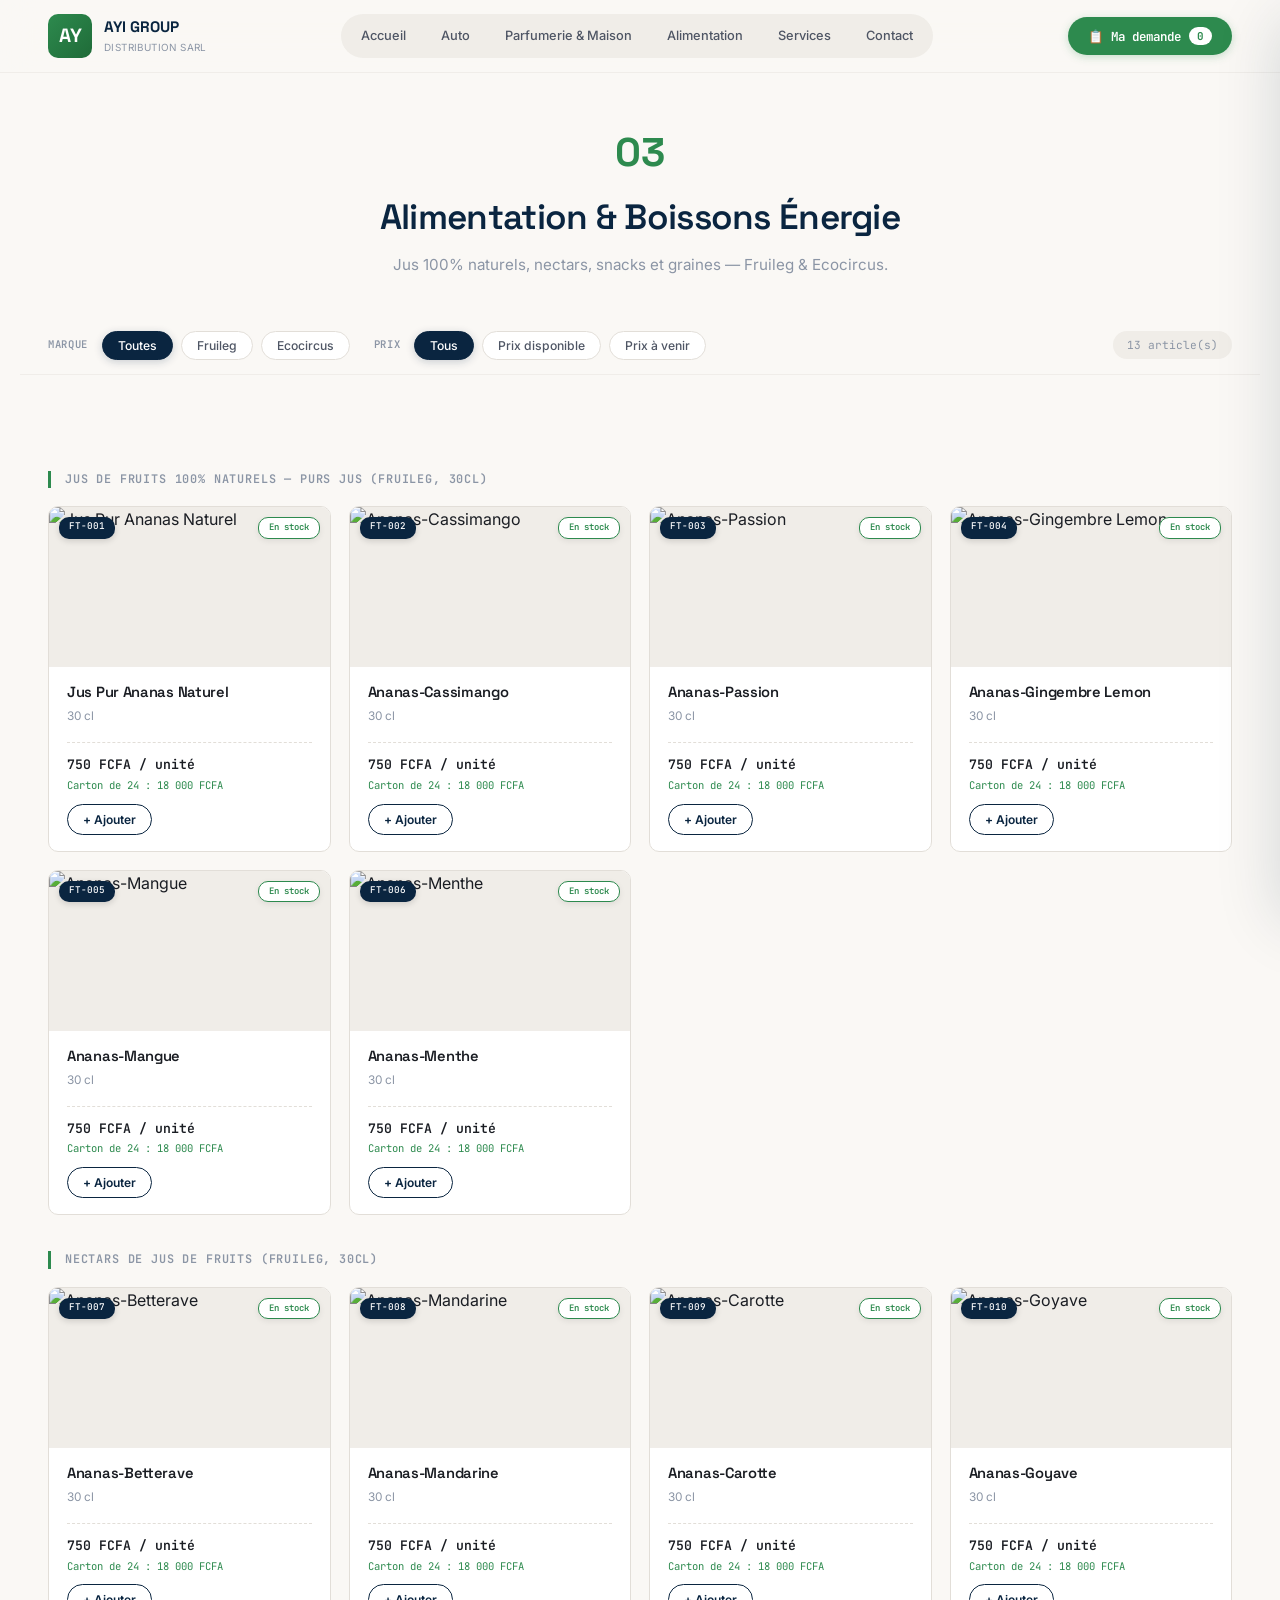
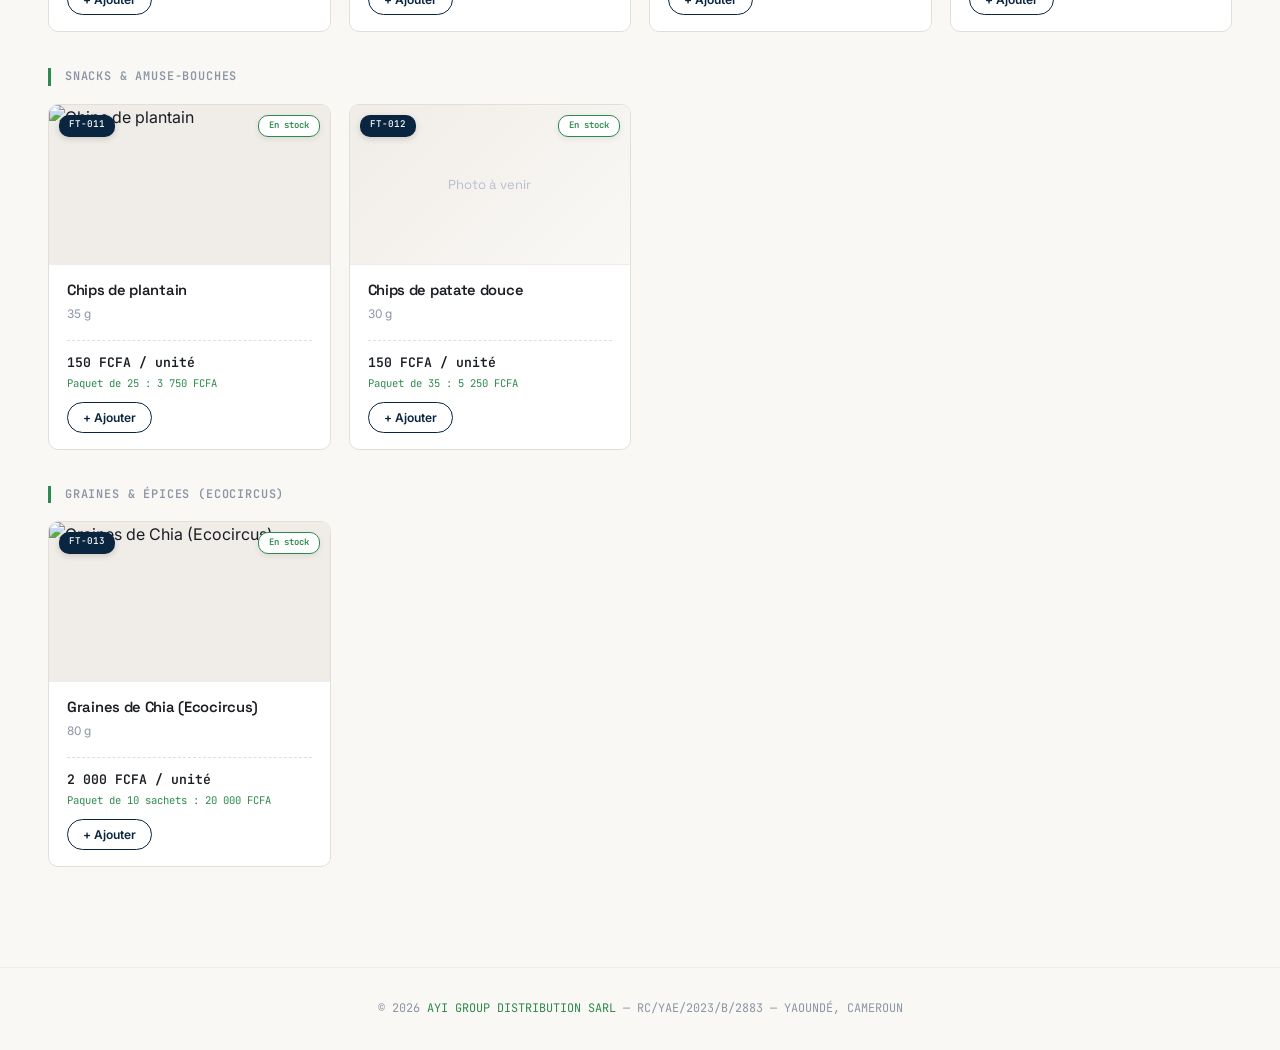
==== alimentation.html @ a6e6f890 "Refactor into multi-page site: home, auto, maison, alimentation, services, contact + shared CSS/JS" ====
<!DOCTYPE html>
<html lang="fr">
<head>
<meta charset="UTF-8">
<meta name="viewport" content="width=device-width, initial-scale=1.0">
<title>Alimentation &amp; Boissons — AYI Group</title>
<meta name="description" content="Jus purs, nectars, snacks et graines — Fruileg et Ecocircus, distribués par AYI Group.">
<link rel="preconnect" href="https://fonts.googleapis.com">
<link href="https://fonts.googleapis.com/css2?family=Space+Grotesk:wght@400;500;600;700&family=Inter:wght@300;400;500;600;700&family=JetBrains+Mono:wght@400;500;600;700&display=swap" rel="stylesheet">
<link rel="stylesheet" href="styles.css">
</head>
<body>

<header id="main-header">
  <div class="nav-wrap">
    <a href="index.html" class="brand">
      <div class="brand-logo"><img src="assets/ayi-logo.png" alt="AYI Group logo" onerror="this.style.display='none'; this.parentElement.textContent='AY';"></div>
      <span class="brand-text"><strong>AYI GROUP</strong><span>Distribution SARL</span></span>
    </a>
    <nav class="tabs" id="tabs">
      <a href="index.html">Accueil</a>
      <a href="auto.html">Auto</a>
      <a href="maison.html">Parfumerie &amp; Maison</a>
      <a href="alimentation.html">Alimentation</a>
      <a href="services.html">Services</a>
      <a href="contact.html">Contact</a>
    </nav>
    <button class="cart-btn" onclick="openDrawer()" aria-label="Voir ma demande">
      📋 Ma demande <span class="badge" id="cart-count">0</span>
    </button>
  </div>
</header>

<div class="category-hero">
  <span class="section-num">03</span>
  <h1>Alimentation &amp; Boissons Énergie</h1>
  <p>Jus 100% naturels, nectars, snacks et graines — Fruileg &amp; Ecocircus.</p>
</div>

<div class="filter-bar" id="filter-bar">
  <div class="filter-group">
    <span class="filter-label">Marque</span>
    <button class="filter-btn active" data-type="brand" data-value="all">Toutes</button>
    <button class="filter-btn" data-type="brand" data-value="Fruileg">Fruileg</button>
    <button class="filter-btn" data-type="brand" data-value="Ecocircus">Ecocircus</button>
  </div>
  <div class="filter-group">
    <span class="filter-label">Prix</span>
    <button class="filter-btn active" data-type="status" data-value="all">Tous</button>
    <button class="filter-btn" data-type="status" data-value="disponible">Prix disponible</button>
    <button class="filter-btn" data-type="status" data-value="a-venir">Prix à venir</button>
  </div>
  <span class="filter-count" id="filter-count"></span>
</div>

<section class="page-section">
  <div class="rayon">
    <div class="rayon-title">Jus de fruits 100% naturels — Purs jus (Fruileg, 30cl)</div>
    <div class="grid" id="grid-purs-jus"></div>
  </div>
  <div class="rayon">
    <div class="rayon-title">Nectars de jus de fruits (Fruileg, 30cl)</div>
    <div class="grid" id="grid-nectars"></div>
  </div>
  <div class="rayon">
    <div class="rayon-title">Snacks &amp; amuse-bouches</div>
    <div class="grid" id="grid-snacks"></div>
  </div>
  <div class="rayon">
    <div class="rayon-title">Graines &amp; épices (Ecocircus)</div>
    <div class="grid" id="grid-graines"></div>
  </div>
</section>

<!-- PRODUCT DETAIL -->
<div id="product-detail">
  <button class="back-link" onclick="backToCatalog()">← Retour au catalogue</button>
  <div class="detail-grid">
    <div class="detail-media-wrap">
      <div class="detail-media" id="detail-media"></div>
      <div class="detail-thumbs" id="detail-thumbs"></div>
    </div>
    <div class="detail-info">
      <div class="detail-crumb" id="detail-crumb"></div>
      <h1 id="detail-name"></h1>
      <div class="detail-meta" id="detail-meta"></div>
      <p class="detail-desc" id="detail-desc"></p>
      <div class="detail-price-box" id="detail-price"></div>
      <button class="detail-cta" id="detail-cta">Ajouter à ma demande</button>
    </div>
  </div>
</div>

<footer>
  © 2026 <span>AYI GROUP DISTRIBUTION SARL</span> — RC/YAE/2023/B/2883 — YAOUNDÉ, CAMEROUN
</footer>

<div class="overlay" id="overlay" onclick="closeDrawer()"></div>
<div class="drawer" id="drawer">
  <div class="drawer-head">
    <h3>🛒 Ma demande</h3>
    <button onclick="closeDrawer()" aria-label="Fermer">×</button>
  </div>
  <div class="drawer-items" id="drawer-items"></div>
  <div class="drawer-foot">
    <a href="contact.html" class="btn btn-primary" style="display:flex;text-align:center;justify-content:center;"
       onclick="closeDrawer(); showToast('📝 Complète le formulaire de contact pour envoyer ta demande')">
      Demander un devis
    </a>
  </div>
</div>
<div class="toast" id="toast"></div>

<script src="scripts.js"></script>
</body>
</html>
---- styles.css ----
/* ================================================================
   AYI GROUP Distribution SARL — Shared Styles
   ================================================================ */

:root {
  --navy: #0A2540;
  --navy-light: #153456;
  --navy-dark: #051525;
  --cream: #FAF8F5;
  --cream-dark: #F0EDE8;
  --white: #FFFFFF;
  --ink: #1A1D23;
  --ink-medium: #4E5564;
  --ink-soft: #8B95A5;
  --ink-light: #B8C0CC;
  --emerald: #2D8A4E;
  --emerald-light: #3BA55E;
  --emerald-dark: #1F6B38;
  --emerald-soft: rgba(45, 138, 78, 0.08);
  --gold: #C8903A;
  --gold-light: rgba(200, 144, 58, 0.12);
  --rose: #D4645C;
  --line: #E2DED8;
  --line-light: #F0EDE9;
  --shadow-sm: 0 1px 3px rgba(10, 37, 64, 0.06);
  --shadow-md: 0 4px 16px rgba(10, 37, 64, 0.08);
  --shadow-lg: 0 12px 40px rgba(10, 37, 64, 0.12);
  --shadow-xl: 0 20px 60px rgba(10, 37, 64, 0.16);
  --radius-sm: 6px;
  --radius-md: 10px;
  --radius-lg: 16px;
  --radius-xl: 24px;
  --transition: 0.2s cubic-bezier(0.4, 0, 0.2, 1);
  --transition-slow: 0.35s cubic-bezier(0.4, 0, 0.2, 1);
}

* { box-sizing: border-box; margin: 0; padding: 0; }
html { scroll-behavior: smooth; -webkit-font-smoothing: antialiased; -moz-osx-font-smoothing: grayscale; }
body {
  font-family: 'Inter', -apple-system, BlinkMacSystemFont, sans-serif;
  background: var(--cream);
  color: var(--ink);
  line-height: 1.5;
}

/* ---- TYPOGRAPHY ---- */
h1, h2, h3, h4, .display { font-family: 'Space Grotesk', sans-serif; font-weight: 600; letter-spacing: -0.02em; }
.mono { font-family: 'JetBrains Mono', monospace; }
a { color: inherit; text-decoration: none; }
img { display: block; max-width: 100%; }

/* ---- HEADER ---- */
header {
  position: sticky; top: 0; z-index: 100;
  background: rgba(250, 248, 245, 0.85);
  backdrop-filter: blur(20px) saturate(180%);
  -webkit-backdrop-filter: blur(20px) saturate(180%);
  border-bottom: 1px solid var(--line-light);
  transition: box-shadow var(--transition);
}
header.scrolled { box-shadow: var(--shadow-md); }
.nav-wrap {
  max-width: 1240px; margin: 0 auto;
  padding: 14px 28px;
  display: flex; align-items: center; justify-content: space-between;
  gap: 20px; flex-wrap: wrap;
}
.brand { display: flex; align-items: center; gap: 12px; text-decoration: none; color: var(--ink); }
.brand-logo {
  width: 44px; height: 44px; border-radius: var(--radius-md);
  background: linear-gradient(135deg, var(--emerald), var(--emerald-dark));
  display: flex; align-items: center; justify-content: center;
  font-family: 'Space Grotesk', sans-serif; font-weight: 700; font-size: 1.2rem;
  color: white; flex-shrink: 0;
}
.brand-logo img { width: 100%; height: 100%; object-fit: cover; border-radius: var(--radius-md); }
.brand-text { line-height: 1.15; }
.brand-text strong { font-family: 'Space Grotesk', sans-serif; font-weight: 700; font-size: 0.95rem; display: block; color: var(--navy); }
.brand-text span { font-size: 0.62rem; color: var(--ink-soft); letter-spacing: 0.04em; text-transform: uppercase; }
nav.tabs { display: flex; gap: 3px; background: var(--cream-dark); padding: 4px; border-radius: 28px; flex-wrap: wrap; }
nav.tabs a {
  padding: 8px 16px; border-radius: 24px; text-decoration: none;
  font-size: 0.8rem; font-weight: 500; color: var(--ink-medium);
  transition: all var(--transition); white-space: nowrap;
}
nav.tabs a:hover { color: var(--ink); background: rgba(255,255,255,0.5); }
nav.tabs a.active { background: var(--navy); color: white; box-shadow: 0 2px 8px rgba(10, 37, 64, 0.25); }
.cart-btn {
  display: flex; align-items: center; gap: 8px;
  background: var(--emerald); color: white;
  border: none; padding: 10px 20px; border-radius: 28px;
  font-family: 'JetBrains Mono', monospace; font-size: 0.78rem; font-weight: 600;
  cursor: pointer; transition: all var(--transition);
  box-shadow: 0 2px 8px rgba(45, 138, 78, 0.25);
}
.cart-btn:hover { background: var(--emerald-dark); box-shadow: 0 4px 14px rgba(45, 138, 78, 0.35); transform: translateY(-1px); }
.cart-btn .badge {
  background: white; color: var(--emerald);
  font-size: 0.68rem; font-weight: 700;
  padding: 2px 8px; border-radius: 12px; min-width: 22px; text-align: center;
}

/* ---- HERO ---- */
.hero {
  max-width: 1240px; margin: 0 auto;
  padding: 80px 28px 70px;
  display: grid; grid-template-columns: 1.4fr 1fr; gap: 56px; align-items: center;
}
.eyebrow {
  font-family: 'JetBrains Mono', monospace; font-size: 0.7rem;
  color: var(--emerald); letter-spacing: 0.1em; text-transform: uppercase;
  margin-bottom: 16px; display: inline-block;
  background: var(--emerald-soft); padding: 6px 14px; border-radius: 20px;
}
.hero h1 {
  font-size: clamp(2rem, 4.5vw, 3.2rem); line-height: 1.08;
  margin: 0 0 18px; color: var(--navy);
  background: linear-gradient(135deg, var(--navy) 0%, var(--navy-light) 100%);
  -webkit-background-clip: text; -webkit-text-fill-color: transparent;
  background-clip: text;
}
.hero p {
  font-size: 1rem; color: var(--ink-medium);
  max-width: 56ch; line-height: 1.7; margin: 0 0 28px;
}
.hero-actions { display: flex; gap: 14px; flex-wrap: wrap; }
.btn {
  display: inline-flex; align-items: center; gap: 8px;
  padding: 14px 28px; border-radius: 28px;
  font-size: 0.9rem; font-weight: 600; font-family: 'Inter', sans-serif;
  cursor: pointer; transition: all var(--transition);
  border: none; text-decoration: none;
}
.btn-primary { background: var(--navy); color: white; box-shadow: 0 4px 14px rgba(10, 37, 64, 0.3); }
.btn-primary:hover { background: var(--navy-light); box-shadow: 0 6px 20px rgba(10, 37, 64, 0.4); transform: translateY(-2px); }
.btn-outline { background: transparent; color: var(--navy); border: 1.5px solid var(--navy); }
.btn-outline:hover { background: var(--navy); color: white; }

.ledger-card {
  background: linear-gradient(145deg, var(--navy), var(--navy-light));
  color: white; border-radius: var(--radius-lg); padding: 32px 28px;
  position: relative; overflow: hidden;
  box-shadow: var(--shadow-lg);
}
.ledger-card::before {
  content: ''; position: absolute; top: -50px; right: -50px;
  width: 180px; height: 180px;
  background: radial-gradient(circle, rgba(45,138,78,0.25) 0%, transparent 70%);
  border-radius: 50%;
}
.ledger-card::after {
  content: ''; position: absolute; bottom: -30px; left: -30px;
  width: 120px; height: 120px;
  background: radial-gradient(circle, rgba(200,144,58,0.15) 0%, transparent 70%);
  border-radius: 50%;
}
.ledger-card h3 { margin: 0 0 20px; font-size: 1rem; color: white; position: relative; z-index: 1; }
.ledger-card .line {
  display: flex; justify-content: space-between; align-items: center;
  padding: 10px 0; border-bottom: 1px solid rgba(255,255,255,0.1);
  font-family: 'JetBrains Mono', monospace; font-size: 0.74rem;
  position: relative; z-index: 1;
}
.ledger-card .line:last-child { border-bottom: none; }
.ledger-card .line span { color: rgba(255,255,255,0.6); }
.ledger-card .line b { color: var(--emerald-light); font-weight: 600; }

/* ---- STATS BAR ---- */
.stats-bar {
  max-width: 1240px; margin: 0 auto; padding: 0 28px 50px;
  display: grid; grid-template-columns: repeat(4, 1fr); gap: 20px;
}
.stat-item {
  text-align: center; padding: 24px 16px;
  background: white; border-radius: var(--radius-md);
  border: 1px solid var(--line-light); transition: all var(--transition);
}
.stat-item:hover { transform: translateY(-3px); box-shadow: var(--shadow-md); }
.stat-num {
  font-family: 'Space Grotesk', sans-serif; font-size: 1.6rem; font-weight: 700;
  color: var(--emerald); display: block; margin-bottom: 4px;
}
.stat-label { font-size: 0.78rem; color: var(--ink-soft); font-weight: 500; }

/* ---- CATEGORY CARDS (Homepage) ---- */
.cat-grid { display: grid; grid-template-columns: repeat(auto-fill, minmax(280px, 1fr)); gap: 18px; }
.cat-card {
  background: white; border: 1px solid var(--line); border-radius: var(--radius-md);
  padding: 32px 26px; text-decoration: none; color: var(--ink);
  transition: all var(--transition-slow); display: flex; align-items: flex-start; gap: 18px;
}
.cat-card:hover { transform: translateY(-4px); box-shadow: var(--shadow-lg); border-color: transparent; }
.cat-icon {
  width: 52px; height: 52px; border-radius: var(--radius-md); flex-shrink: 0;
  display: flex; align-items: center; justify-content: center; font-size: 1.5rem;
  background: var(--emerald-soft); color: var(--emerald);
}
.cat-card:nth-child(2) .cat-icon { background: rgba(200,144,58,0.12); color: var(--gold); }
.cat-card:nth-child(3) .cat-icon { background: rgba(10,37,64,0.06); color: var(--navy); }
.cat-card:nth-child(4) .cat-icon { background: rgba(212,100,92,0.10); color: var(--rose); }
.cat-content h3 { font-size: 1rem; margin: 0 0 4px; color: var(--navy); }
.cat-content p { font-size: 0.82rem; color: var(--ink-soft); line-height: 1.5; margin: 0; }

/* ---- FILTER BAR ---- */
.sr-only { position: absolute; width: 1px; height: 1px; padding: 0; margin: -1px; overflow: hidden; clip: rect(0,0,0,0); white-space: nowrap; border: 0; }
.filter-bar {
  position: sticky; top: var(--header-h, 76px); z-index: 90;
  max-width: 1240px; margin: 0 auto;
  padding: 14px 28px;
  display: flex; gap: 24px; align-items: center; flex-wrap: wrap;
  background: rgba(250, 248, 245, 0.92);
  backdrop-filter: blur(16px); -webkit-backdrop-filter: blur(16px);
  border-bottom: 1px solid var(--line-light);
}
.filter-group { display: flex; align-items: center; gap: 8px; flex-wrap: wrap; }
.filter-label {
  font-family: 'JetBrains Mono', monospace; font-size: 0.66rem;
  color: var(--ink-soft); text-transform: uppercase; letter-spacing: 0.06em; margin-right: 6px; font-weight: 600;
}
.filter-btn {
  background: white; border: 1.5px solid var(--line); color: var(--ink-medium);
  padding: 6px 15px; border-radius: 18px; font-size: 0.76rem; cursor: pointer;
  font-family: 'Inter', sans-serif; font-weight: 500;
  transition: all var(--transition);
}
.filter-btn:hover { border-color: var(--navy); color: var(--navy); background: rgba(10, 37, 64, 0.03); }
.filter-btn.active { background: var(--navy); border-color: var(--navy); color: white; box-shadow: 0 2px 8px rgba(10,37,64,0.2); }
.filter-count {
  margin-left: auto; font-family: 'JetBrains Mono', monospace;
  font-size: 0.7rem; color: var(--ink-soft);
  background: var(--cream-dark); padding: 6px 14px; border-radius: 14px;
}
.card.filtered-out { display: none !important; }
.rayon.filtered-empty { display: none; }

/* ---- SECTIONS ---- */
.page-section { max-width: 1240px; margin: 0 auto; padding: 60px 28px; }
.page-hero { padding-top: 60px; }

.section-header {
  display: flex; align-items: center; gap: 16px; margin-bottom: 10px;
  padding-bottom: 18px; border-bottom: 2px solid var(--navy);
}
.section-num {
  font-family: 'Space Grotesk', sans-serif; font-weight: 700; font-size: 1.8rem;
  color: var(--emerald); flex-shrink: 0;
}
.section-header h2 { font-size: 1.5rem; color: var(--navy); margin: 0; }
.section-header .subtitle { font-size: 0.82rem; color: var(--ink-soft); margin-left: auto; font-weight: 400; }

.rayon { margin-top: 36px; }
.rayon-title {
  font-family: 'JetBrains Mono', monospace; font-size: 0.74rem;
  text-transform: uppercase; letter-spacing: 0.07em; color: var(--ink-soft);
  margin-bottom: 18px; padding-left: 14px; border-left: 3px solid var(--emerald);
  font-weight: 600;
}

/* ---- GRID & CARDS ---- */
.grid {
  display: grid;
  grid-template-columns: repeat(auto-fill, minmax(255px, 1fr));
  gap: 18px;
}
.card {
  background: white; border: 1px solid var(--line);
  border-radius: var(--radius-md); overflow: hidden;
  display: flex; flex-direction: column;
  transition: all var(--transition-slow); cursor: pointer;
  position: relative;
}
.card:hover {
  transform: translateY(-4px);
  box-shadow: var(--shadow-lg); border-color: transparent;
}
.card-media {
  height: 160px; background: var(--cream-dark); position: relative; overflow: hidden;
  border-bottom: 1px solid var(--line-light);
}
.card-media img { width: 100%; height: 100%; object-fit: cover; transition: transform 0.5s ease; }
.card:hover .card-media img { transform: scale(1.05); }
.card-media.placeholder {
  display: flex; align-items: center; justify-content: center;
  font-family: 'Space Grotesk', sans-serif; color: var(--ink-light); font-size: 0.82rem;
  text-align: center; padding: 16px;
  background: linear-gradient(135deg, var(--cream-dark), var(--cream));
}
.card-badges { position: absolute; top: 10px; left: 10px; right: 10px; display: flex; justify-content: space-between; z-index: 1; }
.badge-ref {
  background: var(--navy); color: white; padding: 3px 10px; border-radius: 10px;
  font-family: 'JetBrains Mono', monospace; font-size: 0.58rem; font-weight: 500;
  box-shadow: 0 2px 6px rgba(0,0,0,0.15);
}
.badge-stock {
  background: white; color: var(--emerald); border: 1px solid var(--emerald);
  padding: 3px 10px; border-radius: 10px;
  font-family: 'JetBrains Mono', monospace; font-size: 0.56rem; font-weight: 600;
  box-shadow: 0 2px 6px rgba(0,0,0,0.08);
}
.card-body { padding: 16px 18px; display: flex; flex-direction: column; gap: 6px; flex: 1; }
.card-body h3 { font-size: 0.92rem; line-height: 1.3; color: var(--ink); font-weight: 600; }
.card-body .format { font-size: 0.74rem; color: var(--ink-soft); }
.card-footer {
  display: flex; align-items: center; justify-content: space-between;
  margin-top: 10px; padding-top: 12px; border-top: 1px dashed var(--line);
  gap: 10px; flex-wrap: wrap;
}
.price-wrap .price { font-family: 'JetBrains Mono', monospace; font-weight: 600; font-size: 0.82rem; color: var(--ink); }
.price-wrap .bulk { font-family: 'JetBrains Mono', monospace; font-size: 0.66rem; color: var(--emerald); margin-top: 3px; }
.price-wrap .tbd { font-family: 'JetBrains Mono', monospace; font-size: 0.76rem; color: var(--ink-soft); font-style: italic; }
.add-btn {
  background: white; border: 1.5px solid var(--navy); color: var(--navy);
  padding: 7px 15px; border-radius: 18px; font-size: 0.75rem; cursor: pointer;
  font-family: 'Inter', sans-serif; font-weight: 600; white-space: nowrap;
  transition: all var(--transition);
}
.add-btn:hover { background: var(--navy); color: white; }

/* ---- SERVICE CARDS ---- */
.service-card {
  background: linear-gradient(145deg, var(--navy), var(--navy-light));
  color: white; border-radius: var(--radius-md); padding: 28px 24px;
  display: flex; flex-direction: column; gap: 12px;
  transition: all var(--transition);
  border: 1px solid transparent;
}
.service-card:hover { transform: translateY(-3px); box-shadow: var(--shadow-lg); }
.service-card .num {
  font-family: 'JetBrains Mono', monospace; color: var(--emerald-light);
  font-size: 0.8rem; font-weight: 600;
}
.service-card h3 { margin: 0; font-size: 1.08rem; color: white; }
.service-card p { margin: 0; color: rgba(255,255,255,0.72); font-size: 0.86rem; line-height: 1.6; flex: 1; }
.service-card .add-btn {
  border-color: var(--emerald-light); color: var(--emerald-light);
  align-self: flex-start;
}
.service-card .add-btn:hover { background: var(--emerald-light); color: var(--navy); }

/* ---- ABOUT/CONTACT ---- */
.about-section {
  background: linear-gradient(170deg, var(--navy) 0%, var(--navy-light) 100%);
  color: white; border-radius: var(--radius-lg); overflow: hidden;
  position: relative; max-width: 1240px; margin: 60px auto 0;
}
.about-section::before {
  content: ''; position: absolute; top: 0; right: 0; width: 300px; height: 300px;
  background: radial-gradient(circle, rgba(45,138,78,0.2) 0%, transparent 70%);
  pointer-events: none;
}
.about-section .page-section { position: relative; z-index: 1; }
.about-section .section-header { border-color: rgba(255,255,255,0.2); }
.about-section .section-num { color: var(--emerald-light); }
.about-section .section-header h2 { color: white; }
.about-section .section-header .subtitle { color: rgba(255,255,255,0.5); }
.about-grid {
  display: grid; grid-template-columns: 1fr 1fr; gap: 48px; margin-top: 28px;
  align-items: start;
}
.about-grid p { color: rgba(255,255,255,0.78); line-height: 1.8; margin-bottom: 8px; font-size: 0.94rem; }
.about-grid p strong { color: white; }
.about-grid .legal { font-size: 0.72rem; opacity: 0.45; margin-top: 16px; }
.contact-form { display: flex; flex-direction: column; gap: 14px; }
.contact-form input, .contact-form textarea {
  background: rgba(255,255,255,0.06); border: 1.5px solid rgba(255,255,255,0.18);
  padding: 14px 18px; border-radius: var(--radius-sm);
  color: white; font-family: 'Inter', sans-serif; font-size: 0.9rem;
  transition: all var(--transition); outline: none;
}
.contact-form input:focus, .contact-form textarea:focus { border-color: var(--emerald-light); background: rgba(255,255,255,0.1); }
.contact-form input::placeholder, .contact-form textarea::placeholder { color: rgba(255,255,255,0.4); }
.contact-form button {
  background: var(--emerald); color: white; border: none;
  padding: 15px; border-radius: var(--radius-sm);
  font-weight: 700; font-size: 0.9rem; cursor: pointer;
  transition: all var(--transition);
}
.contact-form button:hover { background: var(--emerald-light); }

/* ---- PRODUCT DETAIL ---- */
#product-detail {
  display: none; max-width: 1100px; margin: 0 auto;
  padding: 50px 28px 80px; animation: fadeInUp 0.4s ease;
}
@keyframes fadeInUp {
  from { opacity: 0; transform: translateY(20px); }
  to { opacity: 1; transform: translateY(0); }
}
.back-link {
  display: inline-flex; align-items: center; gap: 8px;
  background: none; border: none; color: var(--ink-medium);
  font-family: 'JetBrains Mono', monospace; font-size: 0.82rem;
  cursor: pointer; padding: 0; margin-bottom: 28px; transition: color var(--transition);
}
.back-link:hover { color: var(--navy); }
.detail-grid { display: grid; grid-template-columns: 1fr 1fr; gap: 48px; align-items: start; }
.detail-media-wrap { display: flex; flex-direction: column; gap: 12px; }
.detail-media {
  background: white; border: 1px solid var(--line); border-radius: var(--radius-md);
  overflow: hidden; height: 380px; position: relative;
}
.detail-media img { width: 100%; height: 100%; object-fit: cover; }
.detail-media.placeholder {
  display: flex; align-items: center; justify-content: center;
  color: var(--ink-soft); font-family: 'Space Grotesk', sans-serif; font-size: 1rem;
  background: var(--cream-dark);
}
.detail-thumbs { display: flex; gap: 8px; }
.detail-thumbs .thumb {
  width: 72px; height: 72px; object-fit: cover; border-radius: var(--radius-sm);
  border: 2px solid transparent; cursor: pointer; opacity: 0.6;
  transition: all var(--transition);
}
.detail-thumbs .thumb:hover { opacity: 0.85; }
.detail-thumbs .thumb.active { border-color: var(--emerald); opacity: 1; box-shadow: 0 0 0 3px var(--emerald-soft); }
.detail-crumb {
  font-family: 'JetBrains Mono', monospace; font-size: 0.7rem;
  color: var(--emerald); text-transform: uppercase; letter-spacing: 0.06em;
  margin-bottom: 12px; font-weight: 600;
}
.detail-info h1 { font-size: 1.7rem; color: var(--navy); margin: 0 0 12px; line-height: 1.2; }
.detail-meta { display: flex; gap: 8px; flex-wrap: wrap; margin-bottom: 22px; }
.detail-meta span {
  font-family: 'JetBrains Mono', monospace; font-size: 0.68rem;
  border: 1px solid var(--line); border-radius: 14px; padding: 5px 12px;
  color: var(--ink-medium); font-weight: 500;
}
.detail-meta span.stock { border-color: var(--emerald); color: var(--emerald); background: var(--emerald-soft); }
.detail-desc {
  color: var(--ink-medium); line-height: 1.75; font-size: 0.95rem;
  margin-bottom: 28px;
}
.detail-price-box {
  background: var(--cream-dark); border: 1px solid var(--line);
  border-radius: var(--radius-md); padding: 22px 24px; margin-bottom: 24px;
}
.detail-price-box .unit { font-family: 'JetBrains Mono', monospace; font-weight: 700; font-size: 1.4rem; color: var(--navy); }
.detail-price-box .bulk { font-family: 'JetBrains Mono', monospace; font-size: 0.84rem; color: var(--emerald); margin-top: 8px; font-weight: 500; }
.detail-price-box .tbd { font-family: 'JetBrains Mono', monospace; font-style: italic; color: var(--ink-soft); }
.detail-cta {
  background: var(--navy); color: white; border: none;
  padding: 16px 28px; border-radius: 28px; font-size: 0.94rem;
  font-weight: 600; cursor: pointer; width: 100%;
  transition: all var(--transition); font-family: 'Inter', sans-serif;
  box-shadow: 0 4px 14px rgba(10,37,64,0.25);
}
.detail-cta:hover { background: var(--navy-light); box-shadow: 0 6px 20px rgba(10,37,64,0.35); }

/* ---- DRAWER ---- */
.overlay {
  position: fixed; inset: 0; background: rgba(5, 21, 37, 0.5);
  opacity: 0; pointer-events: none; transition: opacity var(--transition-slow); z-index: 200;
  backdrop-filter: blur(4px);
}
.overlay.open { opacity: 1; pointer-events: auto; }
.drawer {
  position: fixed; top: 0; right: 0; height: 100%; width: min(420px, 92vw);
  background: white; z-index: 210; transform: translateX(100%);
  transition: transform var(--transition-slow);
  display: flex; flex-direction: column; box-shadow: var(--shadow-xl);
}
.drawer.open { transform: translateX(0); }
.drawer-head {
  padding: 24px 26px 20px; border-bottom: 1px solid var(--line);
  display: flex; justify-content: space-between; align-items: center;
}
.drawer-head h3 { margin: 0; font-size: 1.15rem; color: var(--navy); }
.drawer-head button {
  background: var(--cream-dark); border: none; width: 36px; height: 36px;
  border-radius: 50%; font-size: 1.2rem; cursor: pointer;
  display: flex; align-items: center; justify-content: center;
  transition: all var(--transition); color: var(--ink-medium);
}
.drawer-head button:hover { background: var(--rose); color: white; }
.drawer-items { flex: 1; overflow-y: auto; padding: 18px 26px; }
.drawer-item {
  display: flex; justify-content: space-between; align-items: center;
  gap: 12px; padding: 14px 0; border-bottom: 1px solid var(--line-light);
  font-size: 0.88rem;
}
.drawer-item .rm {
  background: none; border: none; color: var(--rose);
  cursor: pointer; font-size: 0.72rem; font-weight: 500;
  text-decoration: underline; padding: 4px 8px; transition: color var(--transition);
}
.drawer-item .rm:hover { color: #b04038; }
.drawer-empty {
  color: var(--ink-soft); font-size: 0.9rem; padding: 40px 0;
  text-align: center;
}
.drawer-foot { padding: 20px 26px 28px; border-top: 1px solid var(--line); }
.drawer-foot .btn { width: 100%; justify-content: center; }

/* ---- TOAST ---- */
.toast {
  position: fixed; bottom: 30px; left: 50%; transform: translateX(-50%) translateY(80px);
  background: var(--navy); color: white; padding: 14px 26px;
  border-radius: 28px; font-size: 0.86rem; font-weight: 500;
  opacity: 0; transition: all var(--transition-slow); z-index: 300;
  pointer-events: none; box-shadow: var(--shadow-lg);
  display: flex; align-items: center; gap: 8px;
}
.toast.show { opacity: 1; transform: translateX(-50%) translateY(0); }

/* ---- PAGE HERO (category pages) ---- */
.category-hero {
  max-width: 1240px; margin: 0 auto; padding: 50px 28px 40px;
  text-align: center;
}
.category-hero .section-num { font-size: 2.5rem; display: block; margin-bottom: 8px; }
.category-hero h1 { font-size: clamp(1.6rem, 3.5vw, 2.2rem); color: var(--navy); margin: 0 0 10px; }
.category-hero p { color: var(--ink-soft); font-size: 0.95rem; max-width: 50ch; margin: 0 auto; }

/* ---- FOOTER ---- */
footer {
  padding: 32px 28px; text-align: center;
  font-size: 0.74rem; color: var(--ink-soft);
  font-family: 'JetBrains Mono', monospace;
  border-top: 1px solid var(--line-light);
  margin-top: 40px;
}
footer span { color: var(--emerald); }

/* ---- ANIMATIONS ---- */
@keyframes fadeSlideIn {
  from { opacity: 0; transform: translateY(16px); }
  to { opacity: 1; transform: translateY(0); }
}
.animate-in { animation: fadeSlideIn 0.5s ease forwards; }

/* ---- RESPONSIVE ---- */
@media (max-width: 900px) {
  .hero, .hero-compact { grid-template-columns: 1fr; gap: 36px; padding: 50px 20px 40px; }
  .stats-bar { grid-template-columns: repeat(2, 1fr); padding: 0 20px 40px; }
  .about-grid { grid-template-columns: 1fr; }
  .detail-grid { grid-template-columns: 1fr; }
  .nav-wrap { padding: 12px 16px; }
  nav.tabs { order: 3; width: 100%; justify-content: center; }
  .filter-bar { padding: 12px 16px; }
  .page-section { padding: 40px 20px; }
  .cat-grid { grid-template-columns: 1fr; }
}
@media (max-width: 500px) {
  .stats-bar { grid-template-columns: 1fr 1fr; gap: 10px; }
  .stat-item { padding: 16px 10px; }
  .stat-num { font-size: 1.3rem; }
  .grid { grid-template-columns: 1fr; }
  .hero h1, .category-hero h1 { font-size: 1.6rem; }
  .hero-actions { flex-direction: column; }
  .btn { width: 100%; justify-content: center; }
  .filter-bar { flex-direction: column; align-items: flex-start; gap: 10px; }
  .filter-count { margin-left: 0; }
}
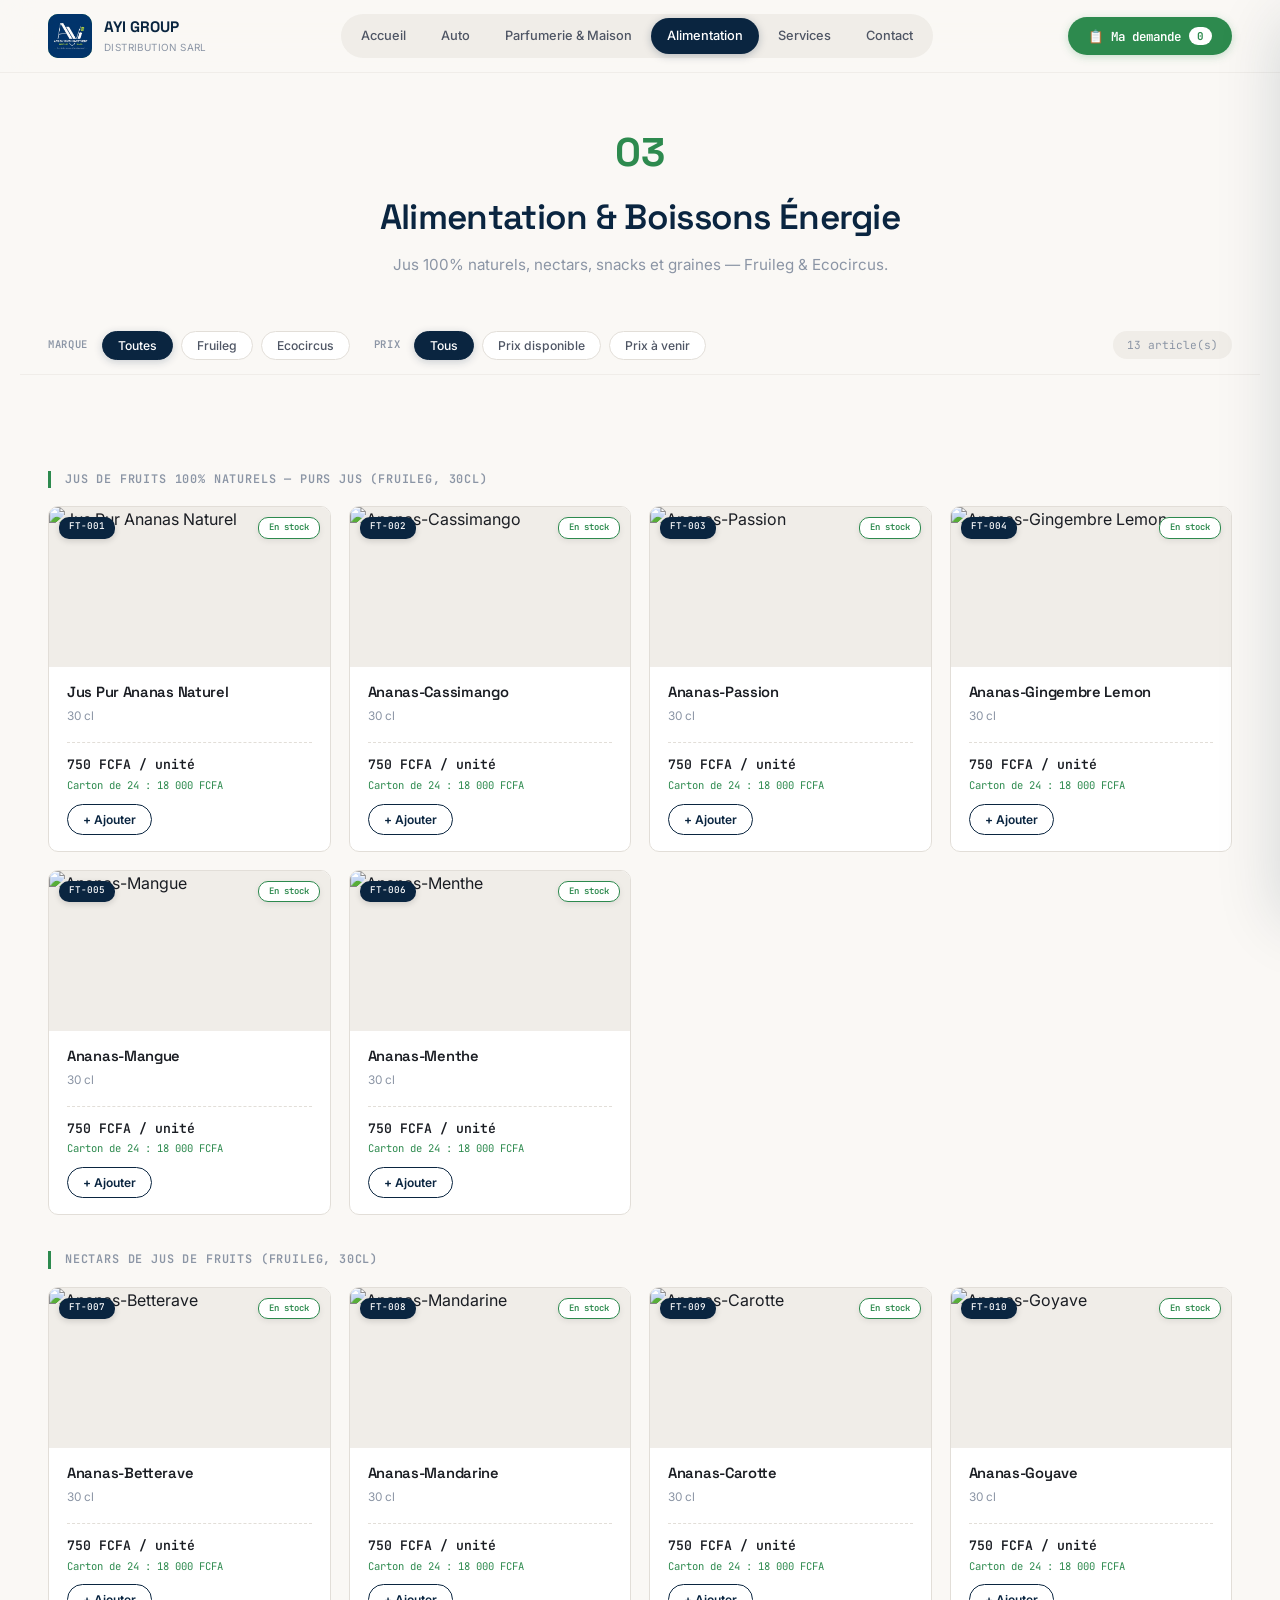
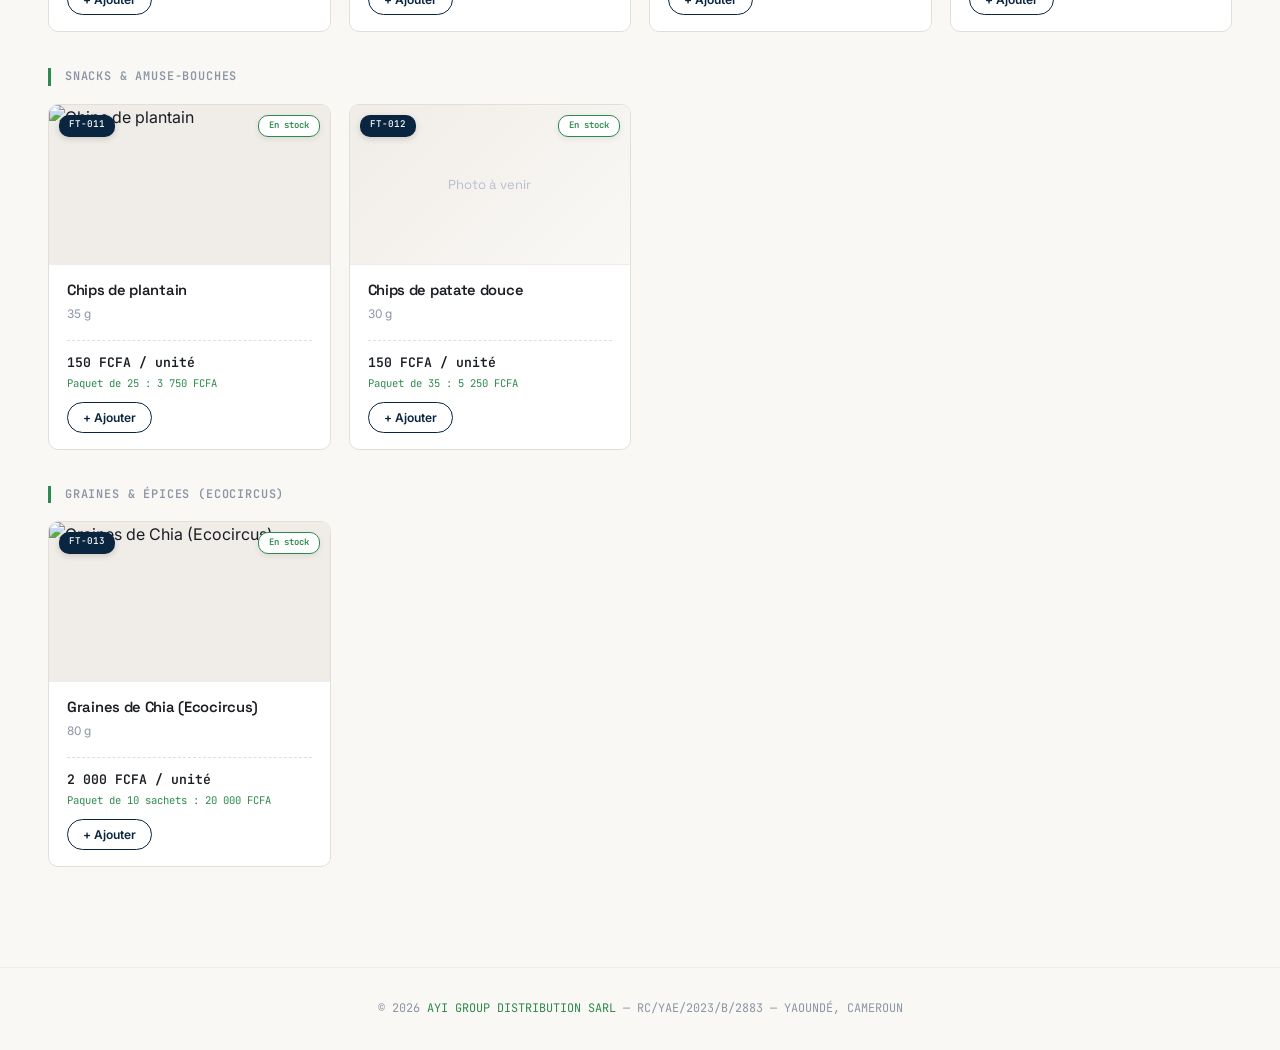
==== commit 733dfb2e: "Switch logo from assets/ayi-logo.png to logo/logo.jpeg" ====
--- a/alimentation.html
+++ b/alimentation.html
@@ -14,7 +14,7 @@
 <header id="main-header">
   <div class="nav-wrap">
     <a href="index.html" class="brand">
-      <div class="brand-logo"><img src="assets/ayi-logo.png" alt="AYI Group logo" onerror="this.style.display='none'; this.parentElement.textContent='AY';"></div>
+      <div class="brand-logo"><img src="logo/logo.jpeg" alt="AYI Group logo" onerror="this.style.display='none'; this.parentElement.textContent='AY';"></div>
       <span class="brand-text"><strong>AYI GROUP</strong><span>Distribution SARL</span></span>
     </a>
     <nav class="tabs" id="tabs">
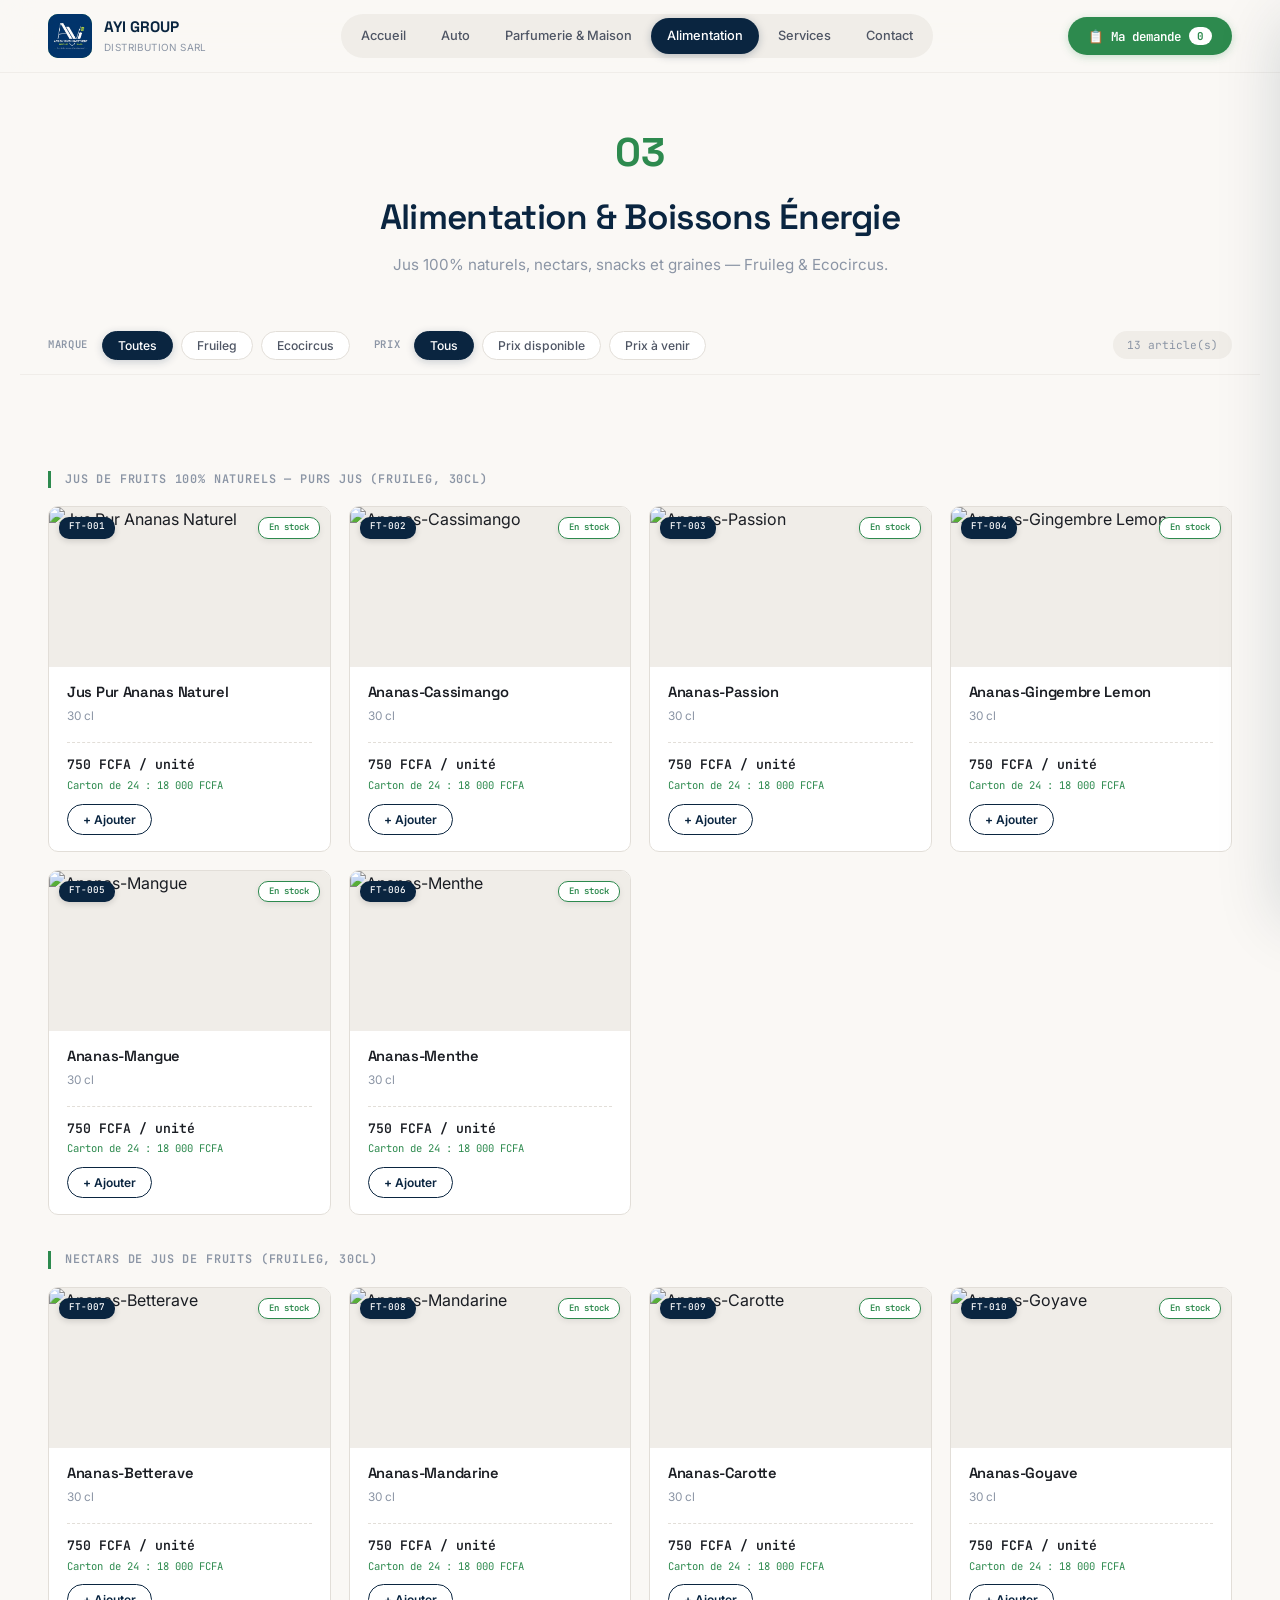
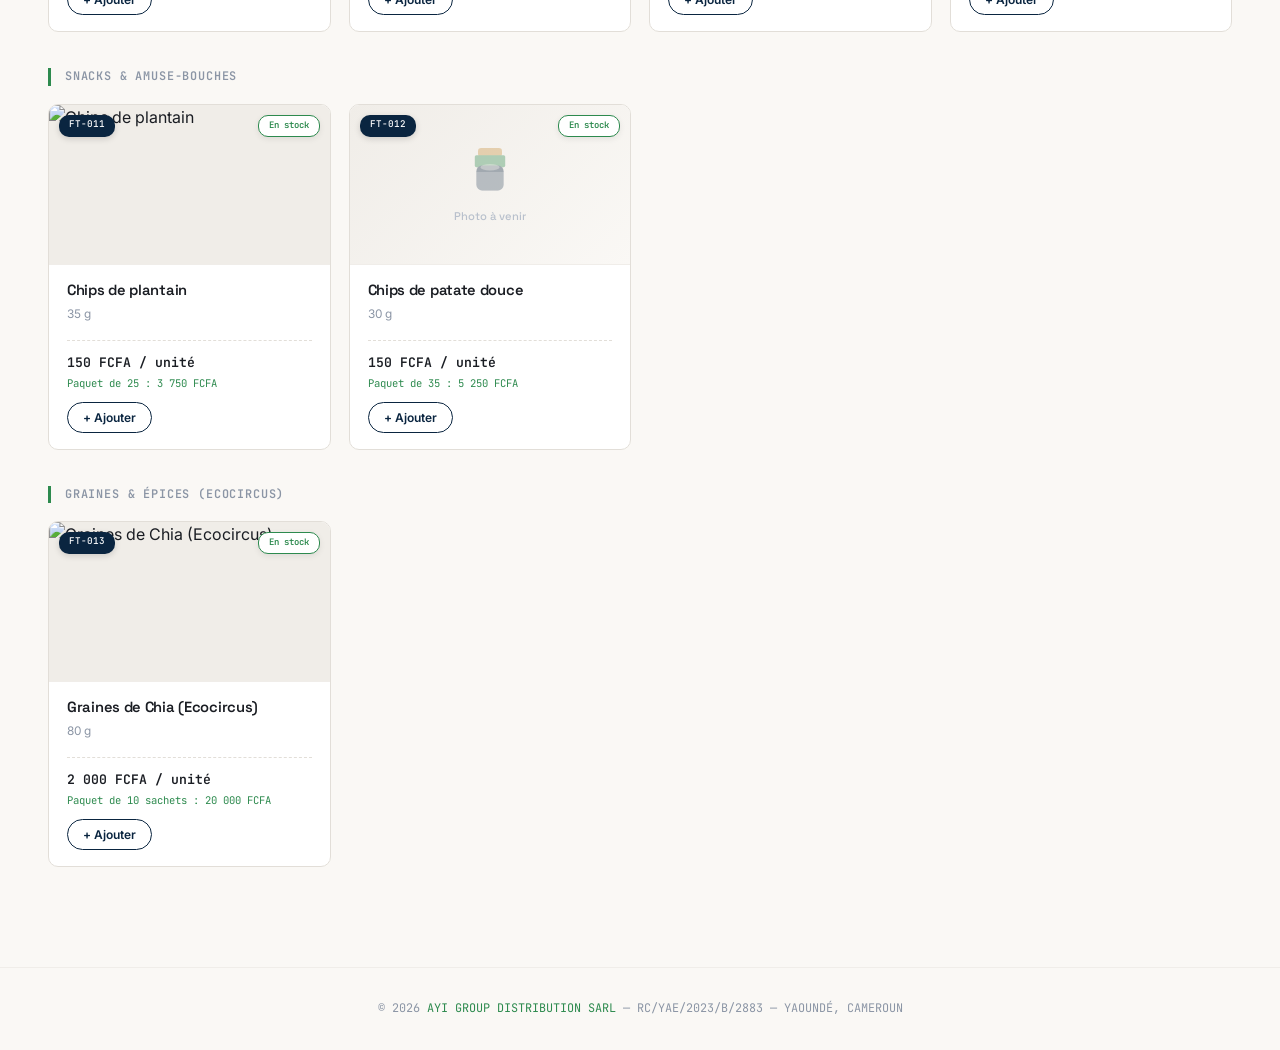
==== commit fa0c675d: "Add SVG placeholder images, inline favicon, and enhanced logo fallback" ====
--- a/alimentation.html
+++ b/alimentation.html
@@ -8,13 +8,14 @@
 <link rel="preconnect" href="https://fonts.googleapis.com">
 <link href="https://fonts.googleapis.com/css2?family=Space+Grotesk:wght@400;500;600;700&family=Inter:wght@300;400;500;600;700&family=JetBrains+Mono:wght@400;500;600;700&display=swap" rel="stylesheet">
 <link rel="stylesheet" href="styles.css">
+  <link rel="icon" href="data:image/svg+xml,<svg xmlns=%22http://www.w3.org/2000/svg%22 viewBox=%220 0 32 32%22><rect width=%2232%22 height=%2232%22 rx=%228%22 fill=%22%230A2540%22/><text x=%2216%22 y=%2223%22 text-anchor=%22middle%22 font-family=%22sans-serif%22 font-weight=%22bold%22 font-size=%2217%22 fill=%22%232D8A4E%22>AY</text></svg>">
 </head>
 <body>
 
 <header id="main-header">
   <div class="nav-wrap">
     <a href="index.html" class="brand">
-      <div class="brand-logo"><img src="logo/logo.jpeg" alt="AYI Group logo" onerror="this.style.display='none'; this.parentElement.textContent='AY';"></div>
+      <div class="brand-logo"><img src="logo/logo.jpeg" alt="AYI Group logo" onerror="this.outerHTML=%27<div class=%22brand-logo-svg%22><svg viewBox=%220 0 44 44%22 fill=%22none%22 xmlns=%22http://www.w3.org/2000/svg%22><rect width=%2244%22 height=%2244%22 rx=%2210%22 fill=%22%232D8A4E%22/><text x=%2222%22 y=%2230%22 text-anchor=%22middle%22 font-family=%22sans-serif%22 font-weight=%22700%22 font-size=%2219%22 fill=%22white%22>AY</text></svg></div>%27"></div>
       <span class="brand-text"><strong>AYI GROUP</strong><span>Distribution SARL</span></span>
     </a>
     <nav class="tabs" id="tabs">
--- a/styles.css
+++ b/styles.css
@@ -74,6 +74,8 @@
   color: white; flex-shrink: 0;
 }
 .brand-logo img { width: 100%; height: 100%; object-fit: cover; border-radius: var(--radius-md); }
+  .brand-logo-svg { width: 44px; height: 44px; flex-shrink: 0; }
+  .brand-logo-svg svg { width: 100%; height: 100%; display: block; }
 .brand-text { line-height: 1.15; }
 .brand-text strong { font-family: 'Space Grotesk', sans-serif; font-weight: 700; font-size: 0.95rem; display: block; color: var(--navy); }
 .brand-text span { font-size: 0.62rem; color: var(--ink-soft); letter-spacing: 0.04em; text-transform: uppercase; }
@@ -278,13 +280,18 @@
   border-bottom: 1px solid var(--line-light);
 }
 .card-media img { width: 100%; height: 100%; object-fit: cover; transition: transform 0.5s ease; }
-.card:hover .card-media img { transform: scale(1.05); }
-.card-media.placeholder {
-  display: flex; align-items: center; justify-content: center;
-  font-family: 'Space Grotesk', sans-serif; color: var(--ink-light); font-size: 0.82rem;
-  text-align: center; padding: 16px;
-  background: linear-gradient(135deg, var(--cream-dark), var(--cream));
-}
+.card:hover .card-media img { transform: scale(1.05); }.card-media.placeholder {
+    display: flex; align-items: center; justify-content: center;
+    text-align: center; padding: 16px;
+    background: linear-gradient(135deg, var(--cream-dark), var(--cream));
+  }
+  .placeholder-svg {
+    display: flex; flex-direction: column; align-items: center; gap: 8px;
+  }
+  .placeholder-label {
+    font-family: 'Space Grotesk', sans-serif; color: var(--ink-light);
+    font-size: 0.7rem; font-weight: 500;
+  }
 .card-badges { position: absolute; top: 10px; left: 10px; right: 10px; display: flex; justify-content: space-between; z-index: 1; }
 .badge-ref {
   background: var(--navy); color: white; padding: 3px 10px; border-radius: 10px;
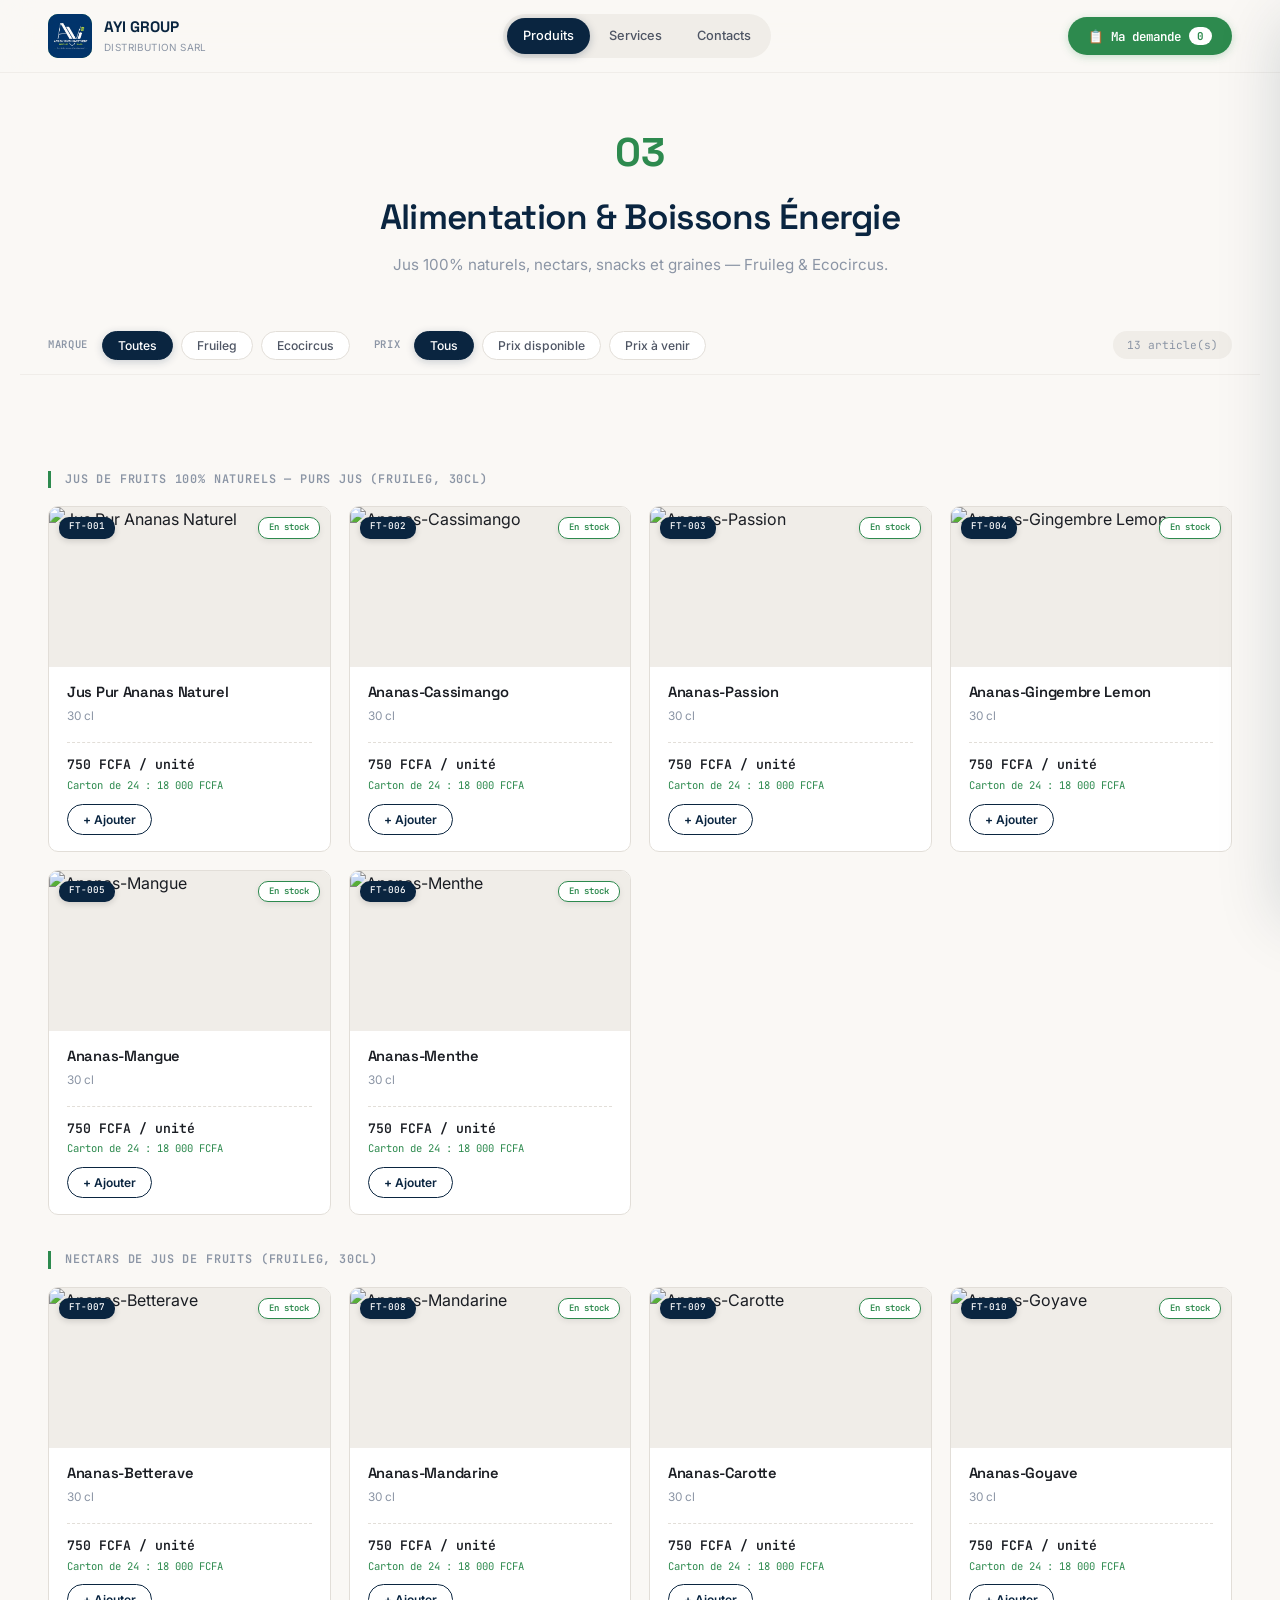
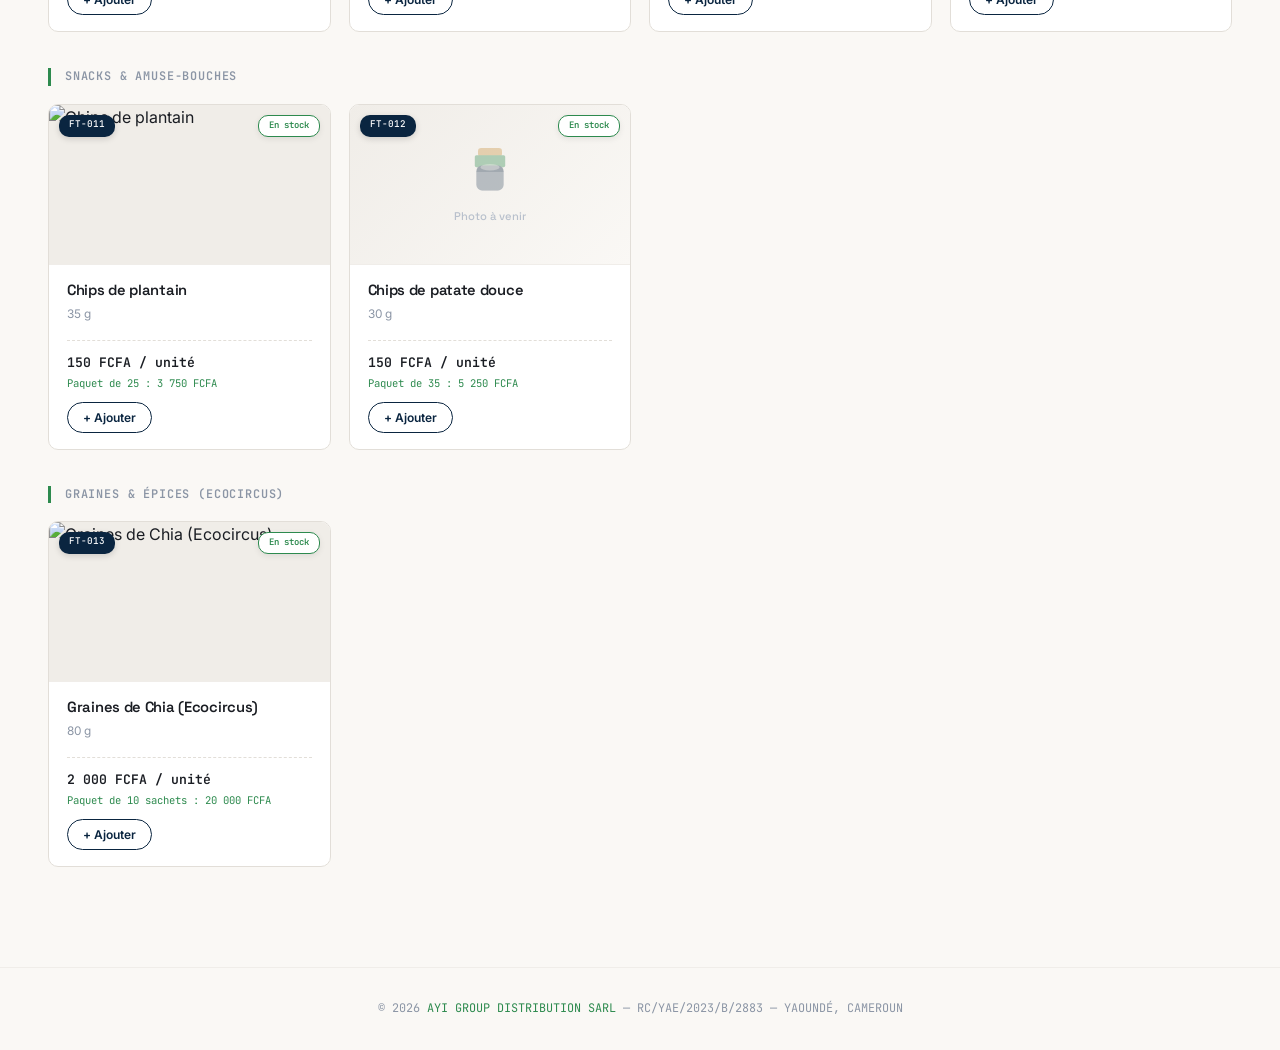
==== commit 9eec0d37: "Simplify main menu to 3 items: Products, Services, Contacts" ====
--- a/alimentation.html
+++ b/alimentation.html
@@ -8,23 +8,20 @@
 <link rel="preconnect" href="https://fonts.googleapis.com">
 <link href="https://fonts.googleapis.com/css2?family=Space+Grotesk:wght@400;500;600;700&family=Inter:wght@300;400;500;600;700&family=JetBrains+Mono:wght@400;500;600;700&display=swap" rel="stylesheet">
 <link rel="stylesheet" href="styles.css">
-  <link rel="icon" href="data:image/svg+xml,<svg xmlns=%22http://www.w3.org/2000/svg%22 viewBox=%220 0 32 32%22><rect width=%2232%22 height=%2232%22 rx=%228%22 fill=%22%230A2540%22/><text x=%2216%22 y=%2223%22 text-anchor=%22middle%22 font-family=%22sans-serif%22 font-weight=%22bold%22 font-size=%2217%22 fill=%22%232D8A4E%22>AY</text></svg>">
+  <link rel="icon" type="image/svg+xml" href="data:image/svg+xml,%3Csvg xmlns=%27http://www.w3.org/2000/svg%27 viewBox=%270 0 32 32%27%3E%3Crect width=%2732%27 height=%2732%27 rx=%278%27 fill=%27%230A2540%27/%3E%3Ctext x=%2716%27 y=%2723%27 text-anchor=%27middle%27 font-family=%27sans-serif%27 font-weight=%27bold%27 font-size=%2717%27 fill=%27%232D8A4E%27%3EAY%3C/text%3E%3C/svg%3E">
 </head>
 <body>
 
 <header id="main-header">
   <div class="nav-wrap">
     <a href="index.html" class="brand">
-      <div class="brand-logo"><img src="logo/logo.jpeg" alt="AYI Group logo" onerror="this.outerHTML=%27<div class=%22brand-logo-svg%22><svg viewBox=%220 0 44 44%22 fill=%22none%22 xmlns=%22http://www.w3.org/2000/svg%22><rect width=%2244%22 height=%2244%22 rx=%2210%22 fill=%22%232D8A4E%22/><text x=%2222%22 y=%2230%22 text-anchor=%22middle%22 font-family=%22sans-serif%22 font-weight=%22700%22 font-size=%2219%22 fill=%22white%22>AY</text></svg></div>%27"></div>
+      <div class="brand-logo"><img src="logo/logo.jpeg" alt="AYI Group logo" onerror="logoFallback(this)"></div>
       <span class="brand-text"><strong>AYI GROUP</strong><span>Distribution SARL</span></span>
     </a>
     <nav class="tabs" id="tabs">
-      <a href="index.html">Accueil</a>
-      <a href="auto.html">Auto</a>
-      <a href="maison.html">Parfumerie &amp; Maison</a>
-      <a href="alimentation.html">Alimentation</a>
-      <a href="services.html">Services</a>
-      <a href="contact.html">Contact</a>
+      <a href="index.html#produits">Produits</a>
+      <a href="index.html#services">Services</a>
+      <a href="index.html#contact">Contacts</a>
     </nav>
     <button class="cart-btn" onclick="openDrawer()" aria-label="Voir ma demande">
       📋 Ma demande <span class="badge" id="cart-count">0</span>
--- a/styles.css
+++ b/styles.css
@@ -344,6 +344,53 @@
 }
 .service-card .add-btn:hover { background: var(--emerald-light); color: var(--navy); }
 
+/* Service card — featured (Solar Kits) */
+.service-card-featured {
+  grid-column: 1 / -1;
+  border: 2px solid rgba(200, 144, 58, 0.4);
+  background: linear-gradient(145deg, var(--navy-light), var(--navy));
+}
+
+/* Solar Kits sub-services */
+.solar-subs {
+  display: grid;
+  grid-template-columns: repeat(auto-fit, minmax(240px, 1fr));
+  gap: 12px;
+  margin-top: 18px;
+  padding-top: 18px;
+  border-top: 1px solid rgba(255,255,255,0.12);
+}
+.solar-sub {
+  display: flex; align-items: flex-start; gap: 12px;
+  background: rgba(255,255,255,0.05);
+  border-radius: var(--radius-sm);
+  padding: 14px 16px;
+  transition: background var(--transition);
+  border: 1px solid rgba(255,255,255,0.06);
+}
+.solar-sub:hover { background: rgba(255,255,255,0.1); }
+.solar-sub-icon {
+  font-size: 1.2rem; flex-shrink: 0;
+  margin-top: 2px;
+}
+.solar-sub div { flex: 1; min-width: 0; }
+.solar-sub strong {
+  display: block; color: var(--emerald-light);
+  font-size: 0.88rem; font-family: 'Space Grotesk', sans-serif;
+  margin-bottom: 2px;
+}
+.solar-sub p {
+  margin: 0; color: rgba(255,255,255,0.55);
+  font-size: 0.78rem; line-height: 1.5;
+}
+.add-btn-sm {
+  padding: 6px 10px !important;
+  font-size: 0.75rem !important;
+  min-width: 34px;
+  text-align: center;
+  flex-shrink: 0;
+}
+
 /* ---- ABOUT/CONTACT ---- */
 .about-section {
   background: linear-gradient(170deg, var(--navy) 0%, var(--navy-light) 100%);
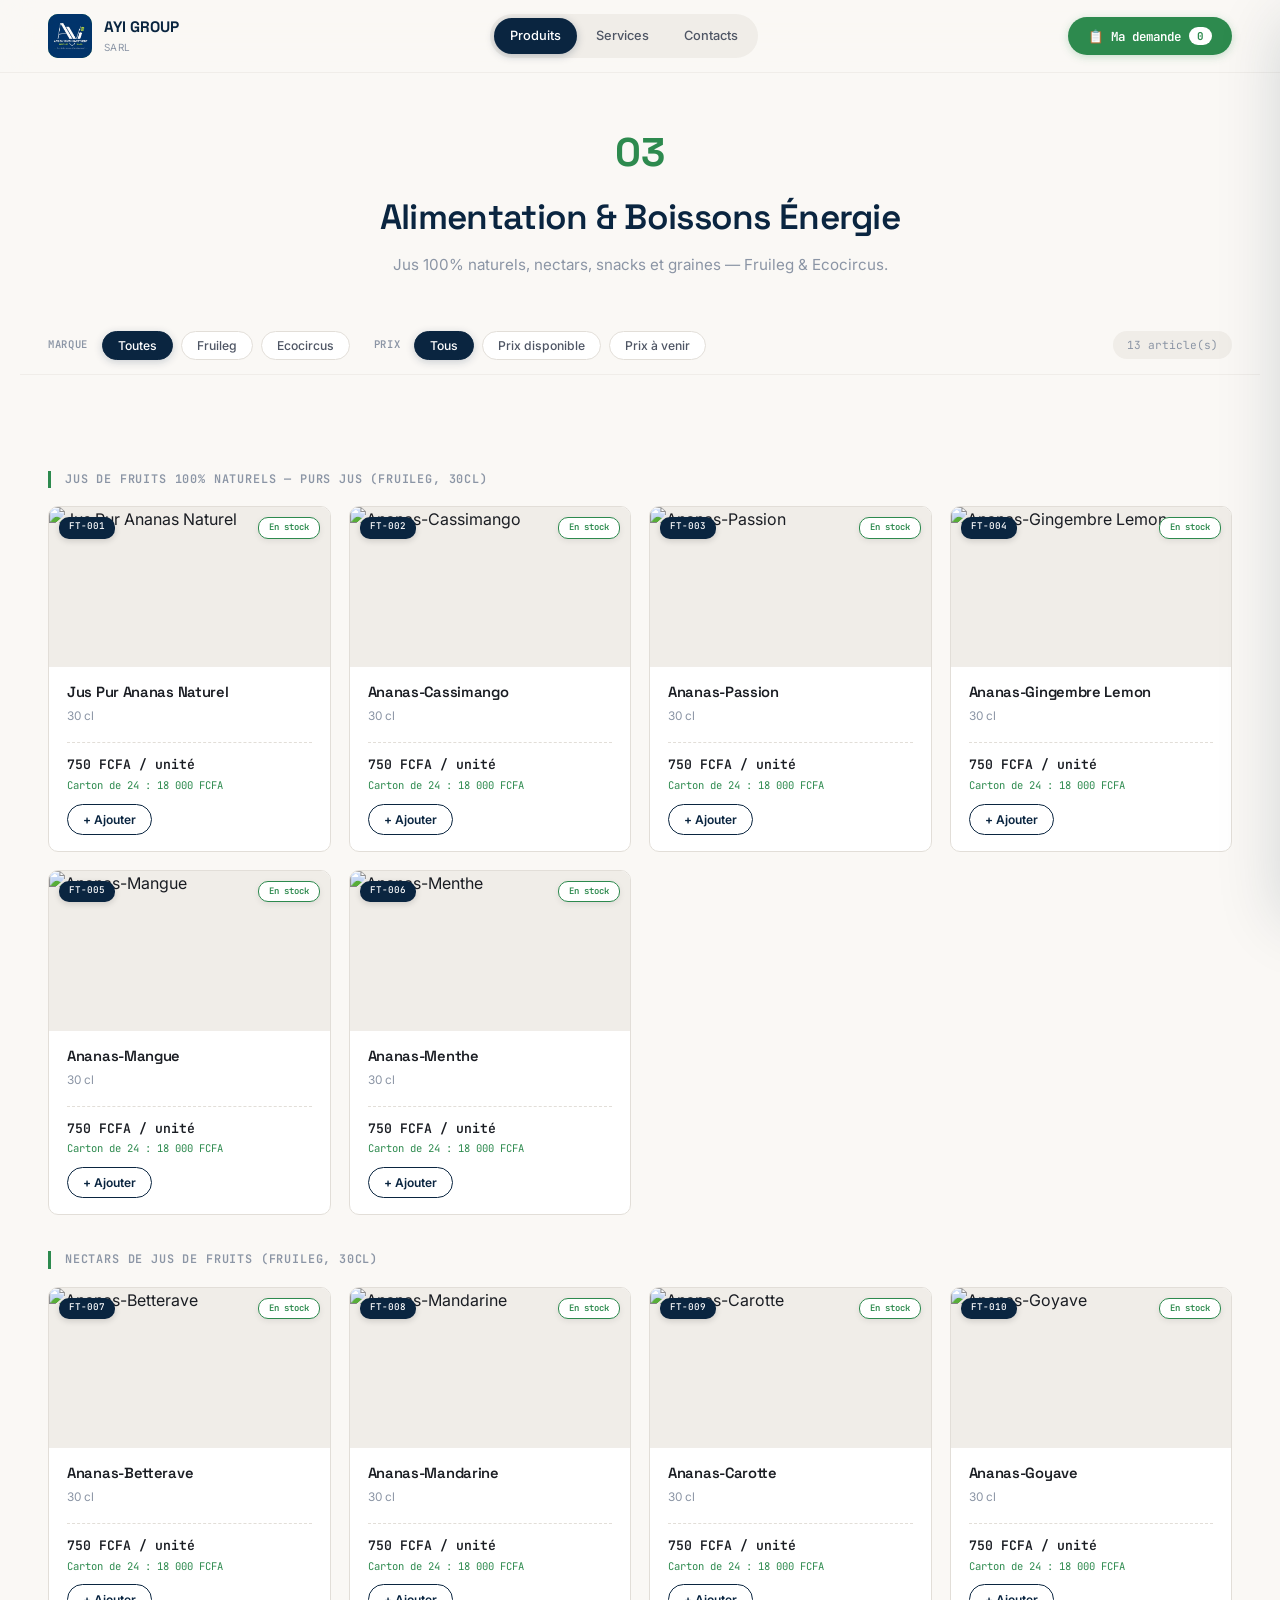
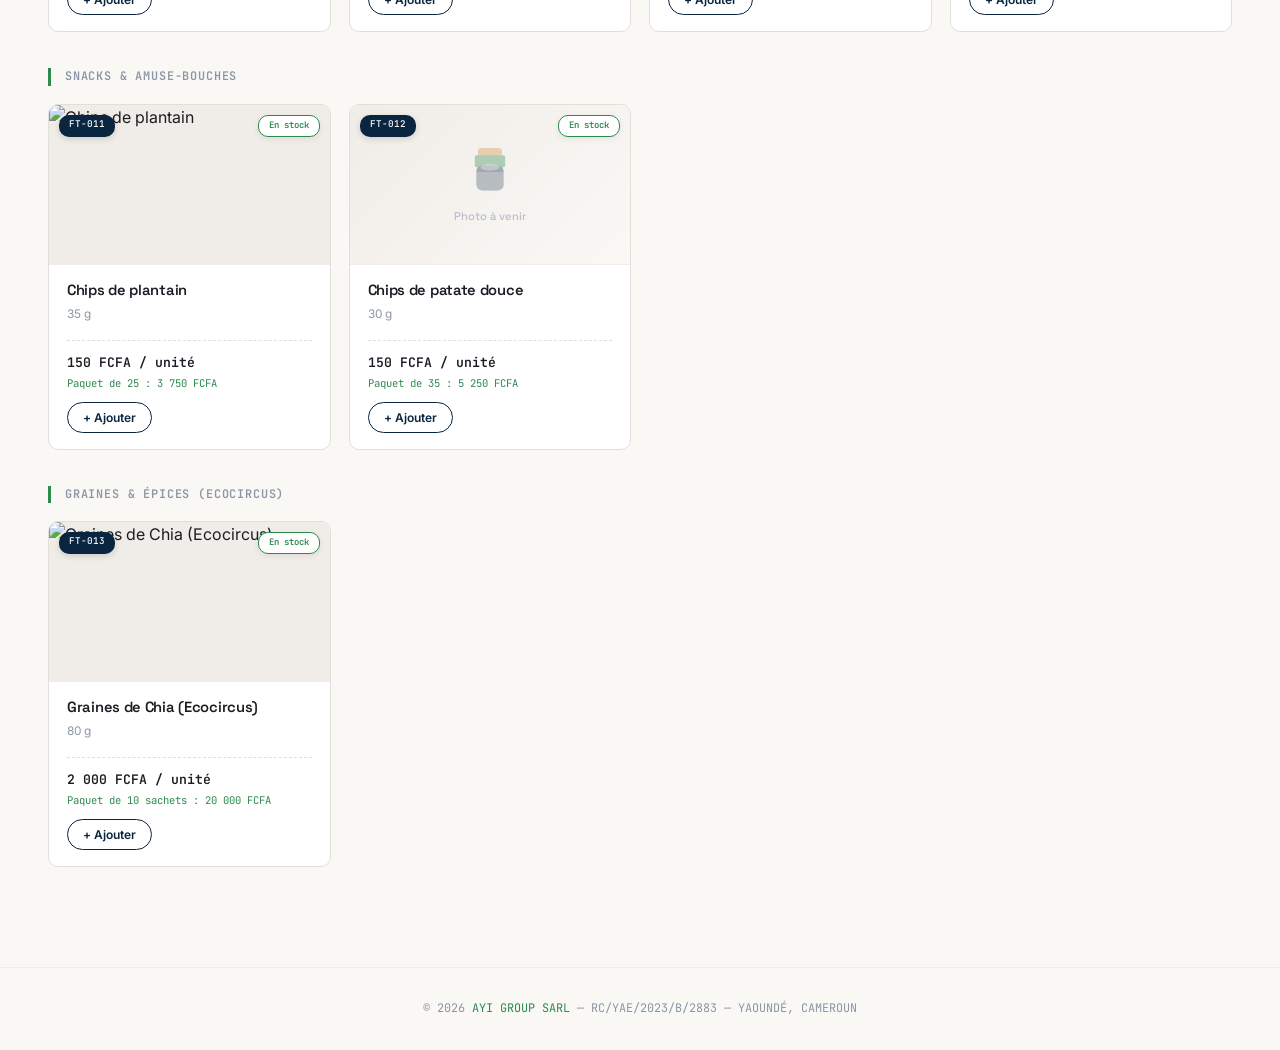
==== commit fb207407: "remove distribution 2" ====
--- a/alimentation.html
+++ b/alimentation.html
@@ -16,7 +16,7 @@
   <div class="nav-wrap">
     <a href="index.html" class="brand">
       <div class="brand-logo"><img src="logo/logo.jpeg" alt="AYI Group logo" onerror="logoFallback(this)"></div>
-      <span class="brand-text"><strong>AYI GROUP</strong><span>Distribution SARL</span></span>
+      <span class="brand-text"><strong>AYI GROUP</strong><span>SARL</span></span>
     </a>
     <nav class="tabs" id="tabs">
       <a href="index.html#produits">Produits</a>
@@ -90,7 +90,7 @@
 </div>
 
 <footer>
-  © 2026 <span>AYI GROUP DISTRIBUTION SARL</span> — RC/YAE/2023/B/2883 — YAOUNDÉ, CAMEROUN
+  © 2026 <span>AYI GROUP SARL</span> — RC/YAE/2023/B/2883 — YAOUNDÉ, CAMEROUN
 </footer>
 
 <div class="overlay" id="overlay" onclick="closeDrawer()"></div>
--- a/styles.css
+++ b/styles.css
@@ -1,5 +1,5 @@
 /* ================================================================
-   AYI GROUP Distribution SARL — Shared Styles
+   AYI GROUP SARL — Shared Styles
    ================================================================ */
 
 :root {
